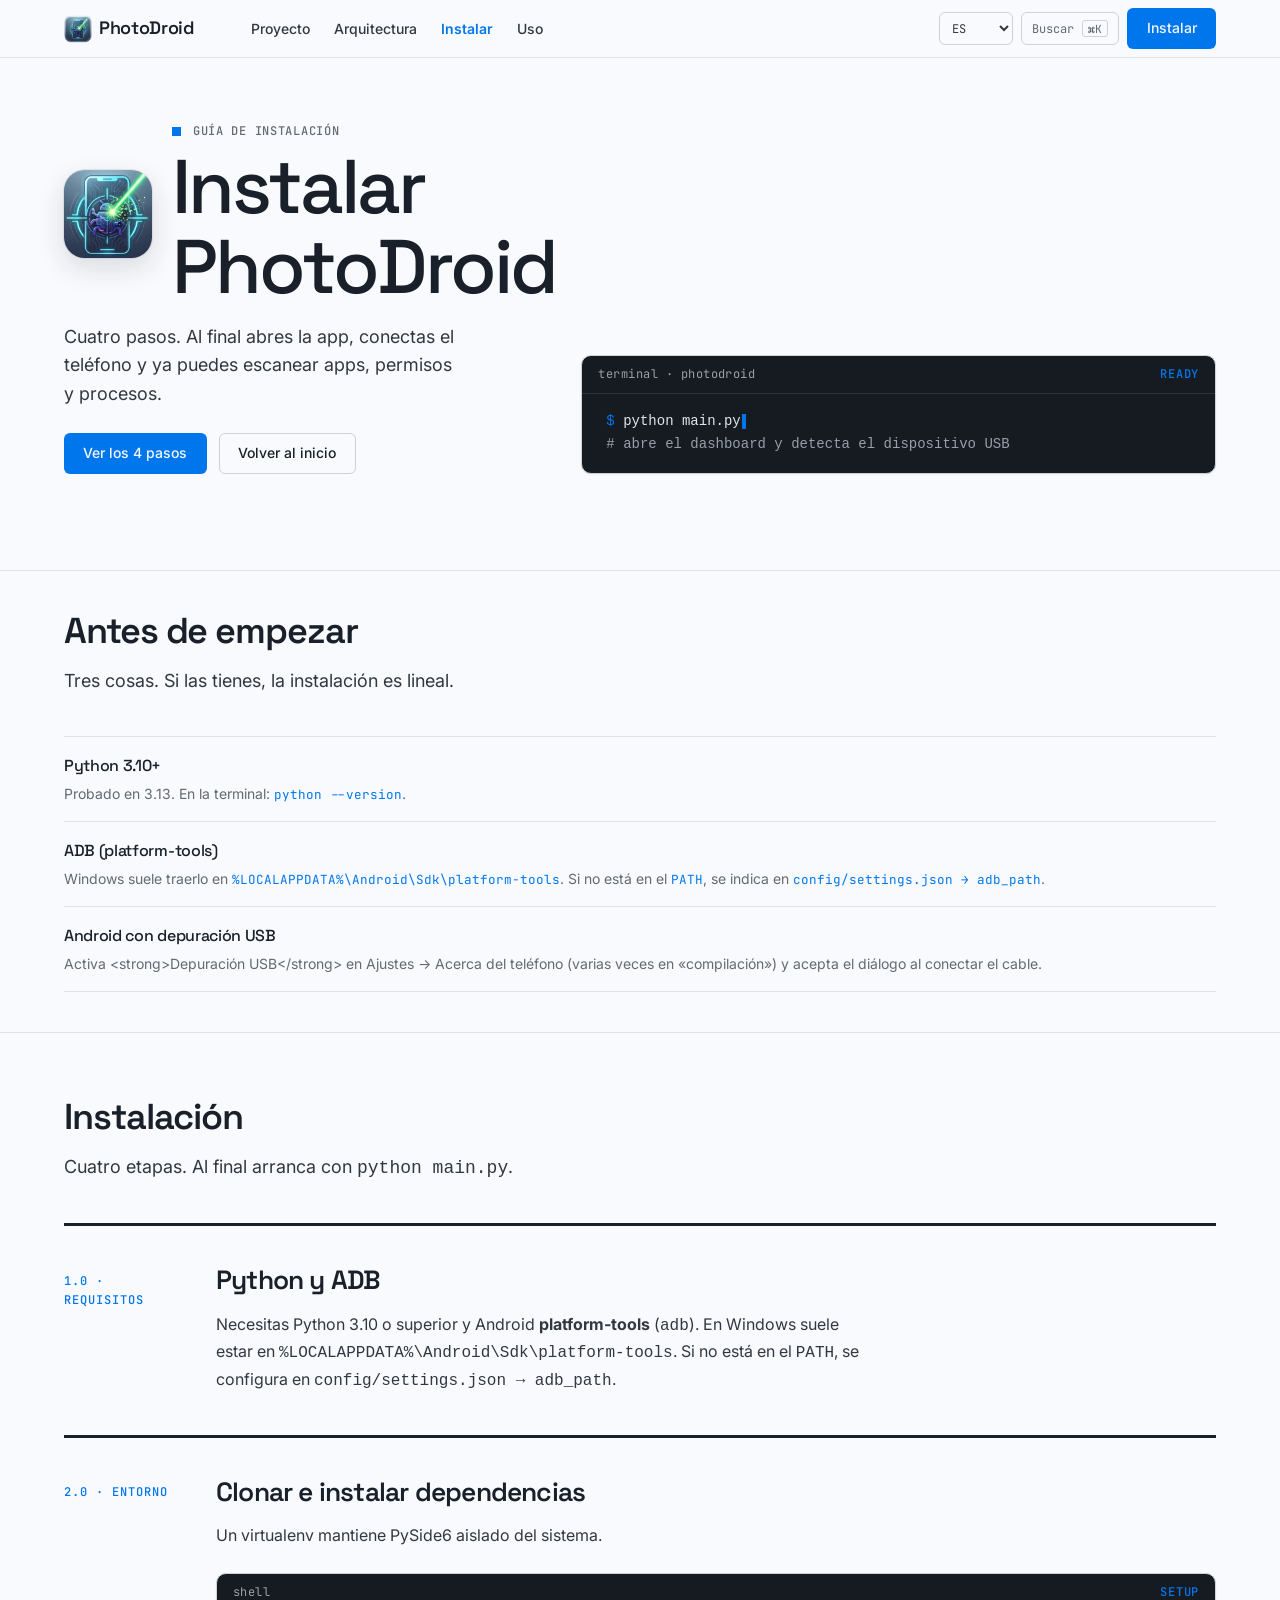
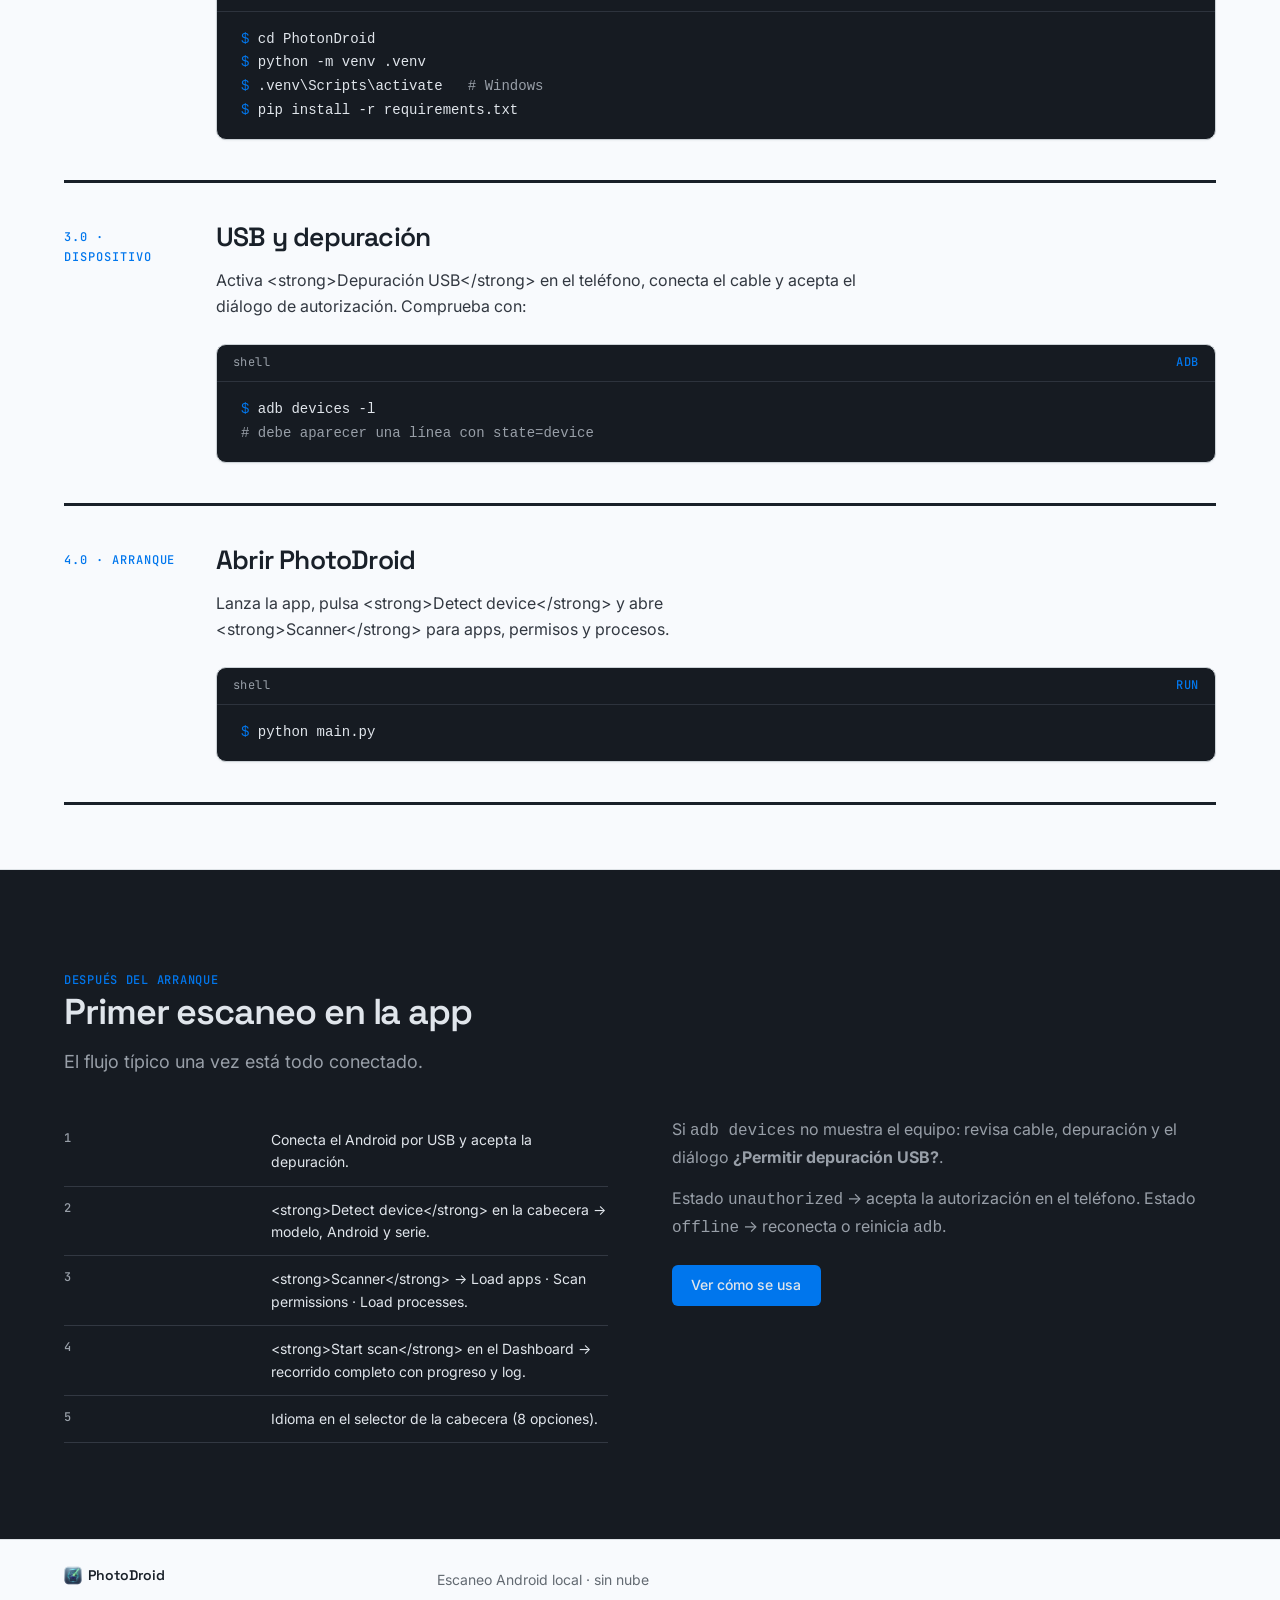
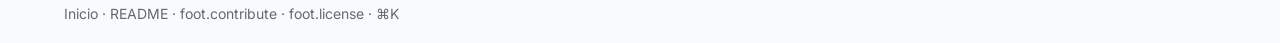
==== _www/install.html @ ed79bfca "propuestas" ====
<!DOCTYPE html>
<html lang="es">
<head>
  <meta charset="UTF-8" />
  <meta name="viewport" content="width=device-width, initial-scale=1.0" />
  <title>Instalar PhotoDroid — guía en 4 pasos</title>
  <meta name="description" content="Instala PhotoDroid en minutos: Python, ADB, depuración USB y primer escaneo del dispositivo Android." />
  <link rel="icon" type="image/png" href="../assets/PhotoDroid_300.png" />
  <meta property="og:type" content="website" />
  <meta property="og:title" content="Instalar PhotoDroid — guía en 4 pasos" />
  <meta property="og:description" content="Instala PhotoDroid en minutos: Python, ADB, depuración USB y primer escaneo del dispositivo Android." />
  <meta property="og:image" content="../assets/PhotoDroid_full_800.png" />
  <meta name="twitter:card" content="summary_large_image" />
  <meta name="twitter:image" content="../assets/PhotoDroid_full_800.png" />
  <link rel="preconnect" href="https://fonts.googleapis.com" />
  <link rel="preconnect" href="https://fonts.gstatic.com" crossorigin />
  <link href="https://fonts.googleapis.com/css2?family=Space+Grotesk:wght@400;500;600;700&family=Inter:wght@400;500;600&family=JetBrains+Mono:wght@400;500;600&display=swap" rel="stylesheet" />
  <link rel="stylesheet" href="css/styles.css" />
</head>
<body data-page="install">
  <a class="btn btn--ghost" href="#pasos" data-i18n="a11y.skipInstall" style="position:absolute;left:-9999px;top:auto" onfocus="this.style.left='1rem';this.style.top='1rem';this.style.zIndex='500';this.style.background='var(--color-paper)'" onblur="this.style.left='-9999px'">Saltar a los pasos</a>

  <header class="nav">
    <div class="container nav__inner">
      <a class="nav__brand" href="index.html">
        <img class="nav__logo" src="../assets/PhotoDroid_300.png" width="28" height="28" alt="" />
        PhotoDroid
      </a>
      <ul class="nav__links">
        <li><a href="index.html#proyecto" data-i18n="nav.project">Proyecto</a></li>
        <li><a href="index.html#arquitectura" data-i18n="nav.architecture">Arquitectura</a></li>
        <li><a href="install.html" aria-current="page" data-i18n="nav.install">Instalar</a></li>
        <li><a href="index.html#uso" data-i18n="nav.use">Uso</a></li>
      </ul>
      <div class="nav__actions">
        <label class="nav__lang" for="site-lang">
          <span class="visually-hidden" data-i18n="nav.lang">Idioma</span>
          <select id="site-lang" data-site-lang aria-label="Idioma">
            <option value="es">ES</option>
            <option value="en">EN</option>
            <option value="pt">PT</option>
            <option value="zh-CN">中文</option>
            <option value="ko">한국어</option>
            <option value="ja">日本語</option>
            <option value="de">DE</option>
            <option value="fr">FR</option>
          </select>
        </label>
        <button type="button" class="nav__cmdk" data-palette-open data-i18n-aria="a11y.search" aria-label="Abrir paleta de comandos">
          <span data-i18n="nav.search">Buscar</span> <kbd>⌘K</kbd>
        </button>
        <a class="btn btn--primary" href="#pasos" data-i18n="nav.installCta">Instalar</a>
        <button type="button" class="nav__menu" data-menu-toggle aria-expanded="false" aria-controls="nav-sheet" data-i18n-aria="a11y.menu" aria-label="Abrir menú">
          <svg width="18" height="18" viewBox="0 0 18 18" fill="none" aria-hidden="true">
            <path d="M3 5h12M3 9h12M3 13h12" stroke="currentColor" stroke-width="1.5" stroke-linecap="square"/>
          </svg>
        </button>
      </div>
    </div>
    <div class="container nav__sheet" id="nav-sheet" data-nav-sheet>
      <ul>
        <li><a href="index.html#proyecto" data-i18n="nav.project">Proyecto</a></li>
        <li><a href="index.html#arquitectura" data-i18n="nav.architecture">Arquitectura</a></li>
        <li><a href="install.html" data-i18n="nav.install">Instalar</a></li>
        <li><a href="index.html#uso" data-i18n="nav.use">Uso</a></li>
        <li><a href="index.html#roadmap" data-i18n="nav.roadmap">Roadmap</a></li>
        <li><a href="#" data-palette-open data-i18n="nav.searchSheet">Buscar (⌘K)</a></li>
      </ul>
      <label class="nav__lang nav__lang--sheet" for="site-lang-sheet">
        <span class="label" data-i18n="nav.lang">Idioma</span>
        <select id="site-lang-sheet" data-site-lang aria-label="Idioma">
          <option value="es">ES · Español</option>
          <option value="en">EN · English</option>
          <option value="pt">PT · Português</option>
          <option value="zh-CN">中文 · 简体</option>
          <option value="ko">한국어</option>
          <option value="ja">日本語</option>
          <option value="de">DE · Deutsch</option>
          <option value="fr">FR · Français</option>
        </select>
      </label>
    </div>
  </header>

  <main>
    <section class="hero">
      <div class="container hero__grid">
        <div class="reveal">
          <div class="hero__lockup">
            <img class="hero__mark" src="../assets/PhotoDroid_full_300.png" width="96" height="96" alt="" />
            <div class="hero__lockup-text">
              <div class="hero__eyebrow">
                <span class="hero__tick" aria-hidden="true"></span>
                <span class="label" data-i18n="installPage.eyebrow">Guía de instalación</span>
              </div>
              <h1 data-i18n="installPage.h1">Instalar PhotoDroid</h1>
            </div>
          </div>
          <p class="hero__lede" data-i18n="installPage.lede">
            Cuatro pasos. Al final abres la app, conectas el teléfono y ya puedes escanear apps, permisos y procesos.
          </p>
          <div class="hero__actions">
            <a class="btn btn--primary" href="#pasos" data-i18n="installPage.ctaSteps">Ver los 4 pasos</a>
            <a class="btn btn--ghost" href="index.html" data-i18n="installPage.ctaHome">Volver al inicio</a>
          </div>
        </div>

        <div class="code-card reveal" data-type-in="python main.py" data-i18n-aria="a11y.terminal" aria-label="Terminal de arranque">
          <div class="code-card__bar">
            <span>terminal · photodroid</span>
            <span class="code-card__status">ready</span>
          </div>
          <pre class="code-card__body"><span class="prompt">$</span> <span data-type-target></span><span class="caret" aria-hidden="true"></span>
<span class="cmt" data-i18n="installPage.terminalHint"># abre el dashboard y detecta el dispositivo USB</span></pre>
        </div>
      </div>
    </section>

    <section class="section section--tight" id="requisitos">
      <div class="container">
        <div class="section__head reveal">
          <h2 data-i18n="installPage.reqTitle">Antes de empezar</h2>
          <p data-i18n="installPage.reqLede">Tres cosas. Si las tienes, la instalación es lineal.</p>
        </div>
        <div class="reveal">
          <ul class="stack-list">
            <li>
              <strong data-i18n="installPage.req1t">Python 3.10+</strong>
              <span data-i18n-html="installPage.req1d">Probado en 3.13. En la terminal: <code>python --version</code>.</span>
            </li>
            <li>
              <strong data-i18n="installPage.req2t">ADB (platform-tools)</strong>
              <span data-i18n-html="installPage.req2d">Windows suele traerlo en <code>%LOCALAPPDATA%\\Android\\Sdk\\platform-tools</code>. Si no está en el <code>PATH</code>, se indica en <code>config/settings.json → adb_path</code>.</span>
            </li>
            <li>
              <strong data-i18n="installPage.req3t">Android con depuración USB</strong>
              <span data-i18n="installPage.req3d">Activa <strong>Depuración USB</strong> en Ajustes → Acerca del teléfono (varias veces en «compilación») y acepta el diálogo al conectar el cable.</span>
            </li>
          </ul>
        </div>
      </div>
    </section>

    <section class="section" id="pasos">
      <div class="container">
        <div class="section__head reveal">
          <h2 data-i18n="install.title">Instalación</h2>
          <p data-i18n-html="install.lede">
            Cuatro etapas. Al final arranca con <code style="font-family:var(--font-mono);color:var(--color-accent)">python main.py</code>.
          </p>
        </div>

        <ol class="steps">
          <li class="reveal">
            <span class="steps__stage" data-i18n="install.s1">1.0 · requisitos</span>
            <div class="steps__body">
              <h3 data-i18n="install.h1">Python y ADB</h3>
              <p data-i18n-html="install.p1">
                Necesitas Python 3.10 o superior y Android <strong>platform-tools</strong> (<code style="font-family:var(--font-mono);color:var(--color-accent)">adb</code>).
                En Windows suele estar en <code style="font-family:var(--font-mono);color:var(--color-accent)">%LOCALAPPDATA%\Android\Sdk\platform-tools</code>.
                Si no está en el <code style="font-family:var(--font-mono);color:var(--color-accent)">PATH</code>, se configura en <code style="font-family:var(--font-mono);color:var(--color-accent)">config/settings.json → adb_path</code>.
              </p>
            </div>
          </li>

          <li class="reveal">
            <span class="steps__stage" data-i18n="install.s2">2.0 · entorno</span>
            <div class="steps__body">
              <h3 data-i18n="install.h2">Clonar e instalar dependencias</h3>
              <p data-i18n="install.p2">Un virtualenv mantiene PySide6 aislado del sistema.</p>
              <div class="code-card">
                <div class="code-card__bar">
                  <span>shell</span>
                  <span class="code-card__status">setup</span>
                </div>
                <pre class="code-card__body"><span class="prompt">$</span> cd PhotonDroid
<span class="prompt">$</span> python -m venv .venv
<span class="prompt">$</span> .venv\Scripts\activate   <span class="cmt" data-i18n="install.c2"># Windows</span>
<span class="prompt">$</span> pip install -r requirements.txt</pre>
              </div>
            </div>
          </li>

          <li class="reveal">
            <span class="steps__stage" data-i18n="install.s3">3.0 · dispositivo</span>
            <div class="steps__body">
              <h3 data-i18n="install.h3">USB y depuración</h3>
              <p data-i18n="install.p3">
                Activa <strong>Depuración USB</strong> en el teléfono, conecta el cable
                y acepta el diálogo de autorización. Comprueba con:
              </p>
              <div class="code-card">
                <div class="code-card__bar">
                  <span>shell</span>
                  <span class="code-card__status">adb</span>
                </div>
                <pre class="code-card__body"><span class="prompt">$</span> adb devices -l
<span class="cmt" data-i18n="install.c3"># debe aparecer una línea con state=device</span></pre>
              </div>
            </div>
          </li>

          <li class="reveal">
            <span class="steps__stage" data-i18n="install.s4">4.0 · arranque</span>
            <div class="steps__body">
              <h3 data-i18n="install.h4">Abrir PhotoDroid</h3>
              <p data-i18n="install.p4">
                Lanza la app, pulsa <strong>Detect device</strong> y abre
                <strong>Scanner</strong> para apps, permisos y procesos.
              </p>
              <div class="code-card">
                <div class="code-card__bar">
                  <span>shell</span>
                  <span class="code-card__status">run</span>
                </div>
                <pre class="code-card__body"><span class="prompt">$</span> python main.py</pre>
              </div>
            </div>
          </li>
        </ol>
      </div>
    </section>

    <section class="section band" id="tras-arranque">
      <div class="container">
        <div class="section__head reveal">
          <span class="label" data-i18n="installPage.afterLabel">Después del arranque</span>
          <h2 data-i18n="installPage.afterTitle">Primer escaneo en la app</h2>
          <p data-i18n="installPage.afterLede">
            El flujo típico una vez está todo conectado.
          </p>
        </div>

        <div class="split">
          <div class="reveal">
            <table class="spec">
              <tbody>
                <tr>
                  <th scope="row">1</th>
                  <td data-i18n="installPage.a1">Conecta el Android por USB y acepta la depuración.</td>
                </tr>
                <tr>
                  <th scope="row">2</th>
                  <td data-i18n="installPage.a2"><strong>Detect device</strong> en la cabecera → modelo, Android y serie.</td>
                </tr>
                <tr>
                  <th scope="row">3</th>
                  <td data-i18n="installPage.a3"><strong>Scanner</strong> → Load apps · Scan permissions · Load processes.</td>
                </tr>
                <tr>
                  <th scope="row">4</th>
                  <td data-i18n="installPage.a4"><strong>Start scan</strong> en el Dashboard → recorrido completo con progreso y log.</td>
                </tr>
                <tr>
                  <th scope="row">5</th>
                  <td data-i18n="installPage.a5">Idioma en el selector de la cabecera (8 opciones).</td>
                </tr>
              </tbody>
            </table>
          </div>
          <div class="reveal">
            <p data-i18n-html="installPage.trouble1">
              Si <code>adb devices</code> no muestra el equipo: revisa cable, depuración y el diálogo <strong>¿Permitir depuración USB?</strong>.
            </p>
            <p data-i18n-html="installPage.trouble2">
              Estado <code>unauthorized</code> → acepta la autorización en el teléfono. Estado <code>offline</code> → reconecta o reinicia <code>adb</code>.
            </p>
            <p style="margin-top:var(--space-lg)">
              <a class="btn btn--on-dark" href="index.html#uso" data-i18n="installPage.ctaUse">Ver cómo se usa</a>
            </p>
          </div>
        </div>
      </div>
    </section>
  </main>

  <footer class="foot">
    <div class="container">
      <p class="foot__line">
        <span class="foot__brand">
          <img class="foot__logo" src="../assets/PhotoDroid_300.png" width="20" height="20" alt="" />
          PhotoDroid
        </span>
        <span data-i18n="foot.tagline">Escaneo Android local · sin nube</span>
        <span>
          <a href="index.html" data-i18n="installPage.footHome">Inicio</a>
          ·
          <a href="../README.md" data-i18n="foot.readme">README</a>
          ·
          <a href="../README.md" data-i18n="foot.contribute">Clonar / contribuir</a>
          ·
          <a href="../LICENSE" data-i18n="foot.license">Licencia MIT</a>
          ·
          <a href="#" data-palette-open>⌘K</a>
        </span>
      </p>
    </div>
  </footer>

  <div class="palette" data-palette hidden role="dialog" aria-modal="true" data-i18n-aria="a11y.palette" aria-label="Paleta de comandos">
    <div class="palette__panel">
      <input class="palette__input" type="text" data-palette-input data-i18n-placeholder="palette.placeholder" placeholder="Ir a una sección…" autocomplete="off" spellcheck="false" />
      <ul class="palette__list" data-palette-list></ul>
      <p class="palette__empty" data-palette-empty hidden data-i18n="palette.empty">Sin resultados.</p>
    </div>
  </div>

  <script src="js/i18n.js"></script>
  <script src="js/app.js"></script>
</body>
</html>
---- _www/css/styles.css ----
/* Hallmark · pre-emit critique: P5 H4 E5 S4 R5 V5
 * Hallmark · genre: modern-minimal · macrostructure: Narrative Workflow
 * theme: Cobalt · enrichment: code-as-hero (terminal) + graphite band
 * nav: Cobalt bordered + ⌘K (not N5 pill) · footer: Ft2
 * audience: developers · use: understand + install · tone: technical
 */

:root {
  --color-paper: oklch(98.5% 0.004 250);
  --color-paper-2: oklch(96.5% 0.006 250);
  --color-rule: oklch(91% 0.008 250);
  --color-rule-2: oklch(86% 0.01 250);
  --color-ink: oklch(24% 0.02 258);
  --color-ink-2: oklch(34% 0.018 257);
  --color-muted: oklch(52% 0.015 255);
  --color-accent: oklch(58% 0.2 256);
  --color-accent-ink: oklch(98% 0.01 250);
  --color-accent-soft: oklch(94% 0.04 256);
  --color-focus: oklch(58% 0.2 256);
  --color-graphite: oklch(22% 0.016 260);
  --color-graphite-2: oklch(26% 0.018 260);
  --color-on-graphite: oklch(92% 0.01 250);
  --color-on-graphite-muted: oklch(70% 0.015 252);

  --font-display: "Space Grotesk", system-ui, sans-serif;
  --font-body: "Inter", system-ui, sans-serif;
  --font-mono: "JetBrains Mono", ui-monospace, monospace;

  --text-xs: 0.75rem;
  --text-sm: 0.875rem;
  --text-base: 1rem;
  --text-md: 1.125rem;
  --text-lg: clamp(1.35rem, 1.2vw + 1rem, 1.65rem);
  --text-xl: clamp(1.75rem, 2vw + 1rem, 2.25rem);
  --text-display: clamp(2.5rem, 5vw + 0.75rem, 4.75rem);

  --space-3xs: 0.125rem;
  --space-2xs: 0.25rem;
  --space-xs: 0.5rem;
  --space-sm: 0.75rem;
  --space-md: 1rem;
  --space-lg: 1.5rem;
  --space-xl: 2.5rem;
  --space-2xl: 4rem;
  --space-3xl: 6rem;

  --radius-sm: 6px;
  --radius-md: 10px;

  --ease-out: cubic-bezier(0.16, 1, 0.3, 1);
  --dur-micro: 120ms;
  --dur-short: 220ms;
  --dur-long: 420ms;

  --z-base: 1;
  --z-raised: 10;
  --z-sticky: 200;
  --z-modal: 400;

  --measure: 65ch;
  --page-max: 72rem;
}

html,
body {
  overflow-x: clip;
}

body {
  margin: 0;
  background: var(--color-paper);
  color: var(--color-ink-2);
  font-family: var(--font-body);
  font-weight: 400;
  font-size: var(--text-base);
  line-height: 1.6;
  -webkit-font-smoothing: antialiased;
}

*,
*::before,
*::after {
  box-sizing: border-box;
}

img,
svg {
  max-width: 100%;
  display: block;
}

a {
  color: var(--color-ink);
  text-decoration-color: var(--color-rule-2);
  text-underline-offset: 0.18em;
  transition: color var(--dur-micro) var(--ease-out),
    text-decoration-color var(--dur-micro) var(--ease-out);
}

a:hover {
  color: var(--color-accent);
  text-decoration-color: var(--color-accent);
}

a:focus-visible,
button:focus-visible,
[tabindex]:focus-visible {
  outline: 2px solid var(--color-focus);
  outline-offset: 2px;
}

h1,
h2,
h3 {
  font-family: var(--font-display);
  font-weight: 600;
  color: var(--color-ink);
  letter-spacing: -0.03em;
  line-height: 1.12;
  margin: 0 0 var(--space-md);
  overflow-wrap: anywhere;
  min-width: 0;
  font-style: normal;
}

h1 {
  font-size: var(--text-display);
  font-weight: 500;
}

/* App-icon + wordmark lockup — mark scales with vw; h1 never wraps mid-word */
.hero__lockup {
  display: flex;
  align-items: center;
  gap: clamp(0.75rem, 2vw, 1.25rem);
  margin-bottom: var(--space-md);
  min-width: 0;
}

.hero__lockup-text {
  min-width: 0;
  flex: 1;
}

.hero__lockup .hero__eyebrow {
  margin-bottom: 0.35rem;
}

.hero__lockup h1 {
  margin: 0;
  overflow-wrap: normal;
  word-break: keep-all;
  line-height: 1.05;
  letter-spacing: -0.04em;
}

.hero__mark {
  width: clamp(3.25rem, 8vw, 5.5rem);
  height: clamp(3.25rem, 8vw, 5.5rem);
  border-radius: 23.5%;
  flex-shrink: 0;
  object-fit: cover;
  box-shadow:
    0 0 0 1px oklch(24% 0.02 258 / 0.08),
    0 10px 28px oklch(24% 0.02 258 / 0.14);
}

@media (max-width: 26rem) {
  .hero__lockup {
    align-items: flex-start;
  }

  .hero__mark {
    margin-top: 0.15rem;
  }
}

h2 {
  font-size: var(--text-xl);
}

h3 {
  font-size: var(--text-lg);
}

p {
  margin: 0 0 var(--space-md);
  max-width: var(--measure);
}

p:last-child {
  margin-bottom: 0;
}

.label {
  font-family: var(--font-mono);
  font-size: var(--text-xs);
  font-weight: 500;
  letter-spacing: 0.06em;
  text-transform: uppercase;
  color: var(--color-muted);
}

.container {
  width: min(100% - clamp(1rem, 4vw, 3rem) * 2, var(--page-max));
  margin-inline: auto;
}

/* ——— Reveal ——— */
.reveal {
  opacity: 0;
  transform: translateY(10px);
  transition: opacity 600ms var(--ease-out), transform 600ms var(--ease-out);
}

.reveal.is-in {
  opacity: 1;
  transform: none;
}

/* ——— Nav (Cobalt bordered + ⌘K) ——— */
.nav {
  position: sticky;
  top: 0;
  z-index: var(--z-sticky);
  background: oklch(98.5% 0.004 250 / 0.92);
  backdrop-filter: blur(8px);
  border-bottom: 1px solid var(--color-rule);
}

.nav__inner {
  display: flex;
  align-items: center;
  gap: var(--space-md);
  min-height: 3.25rem;
  padding-block: var(--space-xs);
}

.nav__brand {
  font-family: var(--font-display);
  font-weight: 600;
  font-size: var(--text-md);
  color: var(--color-ink);
  text-decoration: none;
  letter-spacing: -0.02em;
  white-space: nowrap;
  display: inline-flex;
  align-items: center;
  gap: 0.45rem;
}

.nav__logo {
  width: 1.75rem;
  height: 1.75rem;
  border-radius: 6px;
  flex-shrink: 0;
}

.nav__brand:hover {
  color: var(--color-accent);
  text-decoration: none;
}

.nav__brand span {
  color: var(--color-accent);
}

.nav__links {
  display: none;
  gap: var(--space-lg);
  list-style: none;
  margin: 0;
  padding: 0;
}

.nav__links a {
  font-size: var(--text-sm);
  font-weight: 500;
  color: var(--color-ink-2);
  text-decoration: none;
  white-space: nowrap;
}

.nav__links a:hover {
  color: var(--color-accent);
}

.nav__links a[aria-current="page"] {
  color: var(--color-accent);
  font-weight: 600;
}

.nav__actions {
  margin-left: auto;
  display: flex;
  align-items: center;
  gap: var(--space-xs);
}

.nav__cmdk {
  display: none;
  align-items: center;
  gap: var(--space-xs);
  font-family: var(--font-mono);
  font-size: var(--text-xs);
  color: var(--color-muted);
  background: transparent;
  border: 1px solid var(--color-rule-2);
  border-radius: var(--radius-sm);
  padding: 0.4rem 0.65rem;
  cursor: pointer;
  white-space: nowrap;
}

.nav__cmdk:hover {
  border-color: var(--color-accent);
  color: var(--color-accent);
}

.nav__cmdk kbd {
  font-family: inherit;
  font-size: 0.7rem;
  border: 1px solid var(--color-rule-2);
  border-radius: 3px;
  padding: 0.05rem 0.3rem;
}

.visually-hidden {
  position: absolute;
  width: 1px;
  height: 1px;
  padding: 0;
  margin: -1px;
  overflow: hidden;
  clip: rect(0, 0, 0, 0);
  white-space: nowrap;
  border: 0;
}

.nav__lang select {
  font-family: var(--font-mono);
  font-size: var(--text-xs);
  color: var(--color-ink-2);
  background: transparent;
  border: 1px solid var(--color-rule-2);
  border-radius: var(--radius-sm);
  padding: 0.4rem 0.5rem;
  cursor: pointer;
  line-height: 1.2;
}

.nav__lang select:hover {
  border-color: var(--color-accent);
  color: var(--color-accent);
}

.nav__lang--sheet {
  display: flex;
  align-items: center;
  justify-content: space-between;
  gap: var(--space-sm);
  margin-top: var(--space-sm);
  padding-top: var(--space-sm);
  border-top: 1px solid var(--color-rule);
}

.nav__lang--sheet .label {
  margin: 0;
}

.nav__menu {
  display: grid;
  place-items: center;
  width: 2.75rem;
  height: 2.75rem;
  border: 1px solid var(--color-rule-2);
  border-radius: var(--radius-sm);
  background: transparent;
  cursor: pointer;
  color: var(--color-ink);
}

.nav__menu[aria-expanded="true"] {
  border-color: var(--color-accent);
  color: var(--color-accent);
}

.nav__sheet {
  display: none;
  border-top: 1px solid var(--color-rule);
  padding: var(--space-sm) 0 var(--space-md);
}

.nav__sheet.is-open {
  display: block;
}

.nav__sheet ul {
  list-style: none;
  margin: 0;
  padding: 0;
  display: grid;
  gap: var(--space-2xs);
}

.nav__sheet a {
  display: block;
  padding: 0.7rem var(--space-xs);
  font-weight: 500;
  text-decoration: none;
  border-radius: var(--radius-sm);
  white-space: nowrap;
}

.nav__sheet a:hover {
  background: var(--color-accent-soft);
  color: var(--color-accent);
}

@media (min-width: 60rem) {
  .nav__links {
    display: flex;
    margin-left: var(--space-xl);
  }

  .nav__cmdk {
    display: inline-flex;
  }

  .nav__menu {
    display: none;
  }

  .nav__sheet,
  .nav__sheet.is-open {
    display: none;
  }
}

/* ——— Buttons ——— */
.btn {
  display: inline-flex;
  align-items: center;
  justify-content: center;
  gap: var(--space-xs);
  font-family: var(--font-body);
  font-size: var(--text-sm);
  font-weight: 500;
  line-height: 1.2;
  padding: 0.7rem 1.15rem;
  border-radius: var(--radius-sm);
  border: 1px solid transparent;
  text-decoration: none;
  cursor: pointer;
  white-space: nowrap;
  transition: transform var(--dur-micro) var(--ease-out),
    background-color var(--dur-micro) var(--ease-out),
    border-color var(--dur-micro) var(--ease-out),
    color var(--dur-micro) var(--ease-out);
}

.btn:active {
  transform: translateY(0);
}

.btn--primary {
  background: var(--color-accent);
  color: var(--color-accent-ink);
}

.btn--primary:hover {
  background: oklch(54% 0.2 256);
  color: var(--color-accent-ink);
  text-decoration: none;
  transform: translateY(-1px);
}

.btn--ghost {
  background: transparent;
  color: var(--color-ink);
  border-color: var(--color-rule-2);
}

.btn--ghost:hover {
  border-color: var(--color-accent);
  color: var(--color-accent);
  text-decoration: none;
  transform: translateY(-1px);
}

.btn--on-dark {
  background: var(--color-accent);
  color: var(--color-accent-ink);
}

.btn--on-dark:hover {
  background: oklch(62% 0.18 256);
  color: var(--color-accent-ink);
  text-decoration: none;
  transform: translateY(-1px);
}

/* ——— Hero ——— */
.hero {
  padding-block: var(--space-2xl) var(--space-3xl);
  border-bottom: 1px solid var(--color-rule);
}

.hero__grid {
  display: grid;
  gap: var(--space-xl);
  align-items: end;
}

.hero__eyebrow {
  display: flex;
  align-items: center;
  gap: var(--space-sm);
  margin-bottom: var(--space-md);
  flex-wrap: wrap;
}

.hero__tick {
  width: 0.55rem;
  height: 0.55rem;
  background: var(--color-accent);
  flex-shrink: 0;
}

.hero__lede {
  font-size: var(--text-md);
  color: var(--color-ink-2);
  max-width: 36ch;
  margin-bottom: var(--space-lg);
}

.hero__actions {
  display: flex;
  flex-wrap: wrap;
  gap: var(--space-sm);
}

@media (min-width: 60rem) {
  .hero__grid {
    grid-template-columns: minmax(0, 5fr) minmax(0, 7fr);
    gap: var(--space-2xl);
  }
}

/* ——— Code / terminal card (no fake window chrome — top rule + label) ——— */
.code-card {
  background: var(--color-graphite);
  border: 1px solid var(--color-rule-2);
  border-radius: var(--radius-md);
  box-shadow: 0 1px 2px oklch(24% 0.02 258 / 0.05);
  font-family: var(--font-mono);
  overflow: hidden;
  min-width: 0;
}

.code-card__bar {
  display: flex;
  align-items: center;
  justify-content: space-between;
  gap: var(--space-sm);
  padding: 0.55rem var(--space-md);
  border-bottom: 1px solid oklch(32% 0.02 258);
  color: var(--color-on-graphite-muted);
  font-size: var(--text-xs);
  letter-spacing: 0.04em;
}

.code-card__status {
  color: var(--color-accent);
  font-weight: 500;
  letter-spacing: 0.06em;
  text-transform: uppercase;
}

.code-card__body {
  margin: 0;
  padding: var(--space-md) var(--space-lg);
  color: var(--color-on-graphite);
  font-size: var(--text-sm);
  line-height: 1.7;
  overflow-x: auto;
  white-space: pre;
}

.code-card__body .prompt {
  color: var(--color-accent);
}

.code-card__body .cmt {
  color: var(--color-on-graphite-muted);
}

.code-card__body .str {
  color: oklch(88% 0.04 200);
}

.caret {
  display: inline-block;
  width: 0.55ch;
  height: 1.05em;
  background: var(--color-accent);
  vertical-align: text-bottom;
  margin-left: 1px;
}

@media (prefers-reduced-motion: reduce) {
  .caret {
    animation: none;
  }
}

.caret--blink {
  animation: blink 1s steps(2) infinite;
}

@keyframes blink {
  50% {
    opacity: 0;
  }
}

/* ——— Sections ——— */
.section {
  padding-block: var(--space-2xl);
  border-bottom: 1px solid var(--color-rule);
}

.section--tight {
  padding-block: var(--space-xl);
}

.section__head {
  margin-bottom: var(--space-xl);
  max-width: 40rem;
}

.section__head p {
  color: var(--color-ink-2);
  font-size: var(--text-md);
}

.split {
  display: grid;
  gap: var(--space-xl);
  align-items: start;
}

@media (min-width: 60rem) {
  .split {
    grid-template-columns: minmax(0, 1fr) minmax(0, 1fr);
    gap: var(--space-2xl);
  }

  .split--wide-right {
    grid-template-columns: minmax(0, 0.9fr) minmax(0, 1.1fr);
  }
}

/* Stack / features — asymmetric, not 3 equal tiles */
.stack-list {
  list-style: none;
  margin: 0;
  padding: 0;
  display: grid;
  gap: 0;
  border-top: 1px solid var(--color-rule);
}

.stack-list li {
  display: grid;
  gap: var(--space-2xs);
  padding: var(--space-md) 0;
  border-bottom: 1px solid var(--color-rule);
}

.stack-list strong {
  font-family: var(--font-display);
  font-weight: 500;
  color: var(--color-ink);
  letter-spacing: -0.02em;
}

.stack-list span {
  color: var(--color-muted);
  font-size: var(--text-sm);
}

.stack-list code {
  font-family: var(--font-mono);
  font-size: 0.9em;
  color: var(--color-accent);
}

/* Spec table */
.spec {
  width: 100%;
  border-collapse: collapse;
  font-size: var(--text-sm);
  font-variant-numeric: tabular-nums;
}

.spec th,
.spec td {
  text-align: left;
  padding: 0.75rem 0;
  border-bottom: 1px solid var(--color-rule);
  vertical-align: top;
}

.spec th {
  font-family: var(--font-mono);
  font-weight: 500;
  font-size: var(--text-xs);
  letter-spacing: 0.06em;
  text-transform: uppercase;
  color: var(--color-muted);
  width: 38%;
}

.spec td {
  color: var(--color-ink-2);
}

.spec code {
  font-family: var(--font-mono);
  font-size: 0.9em;
  color: var(--color-accent);
}

/* Architecture diagram (Tier-B hand SVG) */
.diagram {
  border: 1px solid var(--color-rule);
  border-radius: var(--radius-md);
  padding: var(--space-lg);
  background: var(--color-paper-2);
}

.diagram svg {
  width: 100%;
  height: auto;
}

.diagram figcaption {
  margin-top: var(--space-sm);
  font-family: var(--font-mono);
  font-size: var(--text-xs);
  color: var(--color-muted);
  letter-spacing: 0.04em;
}

/* Narrative workflow steps */
.steps {
  list-style: none;
  margin: 0;
  padding: 0;
  display: grid;
  gap: 0;
}

.steps > li {
  display: grid;
  gap: var(--space-sm);
  padding: var(--space-xl) 0;
  border-top: 3px solid var(--color-ink);
  position: relative;
}

.steps > li:last-child {
  border-bottom: 3px solid var(--color-ink);
}

.steps__stage {
  font-family: var(--font-mono);
  font-size: var(--text-xs);
  font-weight: 500;
  letter-spacing: 0.08em;
  text-transform: uppercase;
  color: var(--color-accent);
}

.steps h3 {
  margin-bottom: 0;
}

.steps p {
  margin: 0;
  color: var(--color-ink-2);
}

.steps__body {
  display: grid;
  gap: var(--space-md);
}

@media (min-width: 60rem) {
  .steps > li {
    grid-template-columns: 7rem minmax(0, 1fr);
    column-gap: var(--space-xl);
    align-items: start;
  }

  .steps__stage {
    padding-top: 0.35rem;
  }

  .steps__body {
    grid-column: 2;
  }
}

.steps .code-card {
  margin-top: var(--space-xs);
}

/* Graphite band — one dark beat */
.band {
  background: var(--color-graphite);
  color: var(--color-on-graphite);
  padding-block: var(--space-3xl);
  border-bottom: none;
}

.band h2 {
  color: var(--color-on-graphite);
}

.band p {
  color: var(--color-on-graphite-muted);
}

.band .label {
  color: var(--color-accent);
}

.band .spec th {
  color: var(--color-on-graphite-muted);
}

.band .spec td {
  color: var(--color-on-graphite);
}

.band .spec th,
.band .spec td {
  border-color: oklch(34% 0.02 258);
}

.band .spec code {
  color: var(--color-accent);
}

.band a {
  color: var(--color-on-graphite);
}

.band a:hover {
  color: var(--color-accent);
}

/* Roadmap */
.roadmap {
  display: grid;
  gap: 0;
  border-top: 1px solid var(--color-rule);
}

.roadmap__row {
  display: grid;
  gap: var(--space-2xs);
  padding: var(--space-md) 0;
  border-bottom: 1px solid var(--color-rule);
}

@media (min-width: 40rem) {
  .roadmap__row {
    grid-template-columns: 4rem 6rem minmax(0, 1fr);
    gap: var(--space-md);
    align-items: baseline;
  }
}

.roadmap__phase {
  font-family: var(--font-mono);
  font-size: var(--text-xs);
  letter-spacing: 0.06em;
  color: var(--color-accent);
}

.roadmap__status {
  font-family: var(--font-mono);
  font-size: var(--text-xs);
  letter-spacing: 0.04em;
  text-transform: uppercase;
  color: var(--color-muted);
}

.roadmap__status.is-done {
  color: var(--color-accent);
}

.roadmap__what {
  color: var(--color-ink-2);
  font-size: var(--text-sm);
}

/* Footer Ft2 */
.foot {
  padding-block: var(--space-lg);
  border-top: 1px solid var(--color-rule);
}

.foot__line {
  display: flex;
  flex-wrap: wrap;
  gap: var(--space-sm) var(--space-lg);
  align-items: baseline;
  justify-content: space-between;
  font-size: var(--text-sm);
  color: var(--color-muted);
  margin: 0;
}

.foot__line a {
  color: var(--color-muted);
  text-decoration: none;
  white-space: nowrap;
}

.foot__line a:hover {
  color: var(--color-accent);
}

.foot__brand {
  font-family: var(--font-display);
  font-weight: 600;
  color: var(--color-ink);
  display: inline-flex;
  align-items: center;
  gap: 0.35rem;
}

.foot__logo {
  width: 1.15rem;
  height: 1.15rem;
  border-radius: 4px;
}

.install__license {
  margin-top: var(--space-md);
  font-size: var(--text-sm);
  color: var(--color-muted);
}

/* ——— ⌘K palette ——— */
.palette[hidden] {
  display: none;
}

.palette {
  position: fixed;
  inset: 0;
  z-index: var(--z-modal);
  display: grid;
  place-items: start center;
  padding: 12vh var(--space-md) var(--space-md);
  background: oklch(24% 0.02 258 / 0.45);
}

.palette__panel {
  width: min(100%, 32rem);
  background: var(--color-paper);
  border: 1px solid var(--color-rule-2);
  border-radius: var(--radius-md);
  box-shadow: 0 12px 40px oklch(24% 0.02 258 / 0.18);
  overflow: hidden;
}

.palette__input {
  width: 100%;
  border: none;
  border-bottom: 1px solid var(--color-rule);
  padding: var(--space-md);
  font-family: var(--font-mono);
  font-size: var(--text-sm);
  background: transparent;
  color: var(--color-ink);
  outline: none;
}

.palette__input::placeholder {
  color: var(--color-muted);
}

.palette__list {
  list-style: none;
  margin: 0;
  padding: var(--space-xs);
  max-height: 16rem;
  overflow-y: auto;
}

.palette__list li button {
  width: 100%;
  text-align: left;
  border: none;
  background: transparent;
  padding: 0.65rem var(--space-sm);
  font-family: var(--font-body);
  font-size: var(--text-sm);
  color: var(--color-ink-2);
  border-radius: var(--radius-sm);
  cursor: pointer;
  display: flex;
  justify-content: space-between;
  gap: var(--space-sm);
  white-space: nowrap;
}

.palette__list li button:hover,
.palette__list li button.is-active {
  background: var(--color-accent-soft);
  color: var(--color-accent);
}

.palette__list .hint {
  font-family: var(--font-mono);
  font-size: var(--text-xs);
  color: var(--color-muted);
}

.palette__empty {
  padding: var(--space-md);
  font-size: var(--text-sm);
  color: var(--color-muted);
  margin: 0;
}

/* ——— Scan demo (sales / antivirus-style) ——— */
.scan {
  padding: var(--space-md) var(--space-lg) var(--space-lg);
  color: var(--color-on-graphite);
  font-family: var(--font-mono);
  font-size: var(--text-sm);
}

.scan__device {
  display: flex;
  align-items: center;
  gap: var(--space-sm);
  color: var(--color-on-graphite-muted);
  font-size: var(--text-xs);
  letter-spacing: 0.04em;
  margin-bottom: var(--space-sm);
}

.scan__dot {
  width: 0.5rem;
  height: 0.5rem;
  border-radius: 50%;
  background: oklch(70% 0.16 155);
  box-shadow: 0 0 0 3px oklch(70% 0.16 155 / 0.2);
  flex-shrink: 0;
}

.scan__progress {
  height: 6px;
  background: oklch(32% 0.02 258);
  border-radius: 999px;
  overflow: hidden;
  margin-bottom: var(--space-sm);
}

.scan__bar {
  height: 100%;
  width: 0%;
  background: linear-gradient(90deg, var(--color-accent), oklch(72% 0.16 155));
  border-radius: 999px;
  transition: width 0.35s var(--ease-out);
}

.scan__stage {
  margin: 0 0 var(--space-sm);
  color: var(--color-on-graphite);
  font-family: var(--font-body);
  font-size: var(--text-sm);
  line-height: 1.45;
}

.scan__log {
  list-style: none;
  margin: 0 0 var(--space-md);
  padding: 0;
  max-height: 7.5rem;
  overflow-y: auto;
  display: grid;
  gap: 0.2rem;
}

.scan__line {
  color: var(--color-on-graphite-muted);
  font-size: 0.72rem;
  line-height: 1.4;
}

.scan__line::before {
  content: "› ";
  color: var(--color-accent);
}

.scan__line.is-ok::before {
  color: oklch(70% 0.16 155);
}

.scan__findings {
  border-top: 1px solid oklch(34% 0.02 258);
  padding-top: var(--space-sm);
  margin-bottom: var(--space-sm);
}

.scan__findings[hidden] {
  display: none;
}

.scan__score {
  display: flex;
  align-items: baseline;
  gap: var(--space-sm);
  margin-bottom: var(--space-sm);
}

.scan__score-num {
  font-family: var(--font-display);
  font-size: 2rem;
  font-weight: 600;
  color: oklch(72% 0.16 55);
  line-height: 1;
}

.scan__score-label {
  font-size: var(--text-xs);
  color: var(--color-on-graphite-muted);
  text-transform: uppercase;
  letter-spacing: 0.06em;
}

.scan__alerts {
  list-style: none;
  margin: 0;
  padding: 0;
  display: grid;
  gap: 0.35rem;
}

.scan__alert {
  display: flex;
  align-items: flex-start;
  gap: var(--space-sm);
  font-family: var(--font-body);
  font-size: var(--text-xs);
  color: var(--color-on-graphite);
  line-height: 1.4;
}

.scan__alert-badge {
  font-family: var(--font-mono);
  font-size: 0.65rem;
  letter-spacing: 0.04em;
  text-transform: uppercase;
  padding: 0.1rem 0.35rem;
  border-radius: 3px;
  border: 1px solid currentColor;
  flex-shrink: 0;
}

.scan__alert.is-high .scan__alert-badge {
  color: oklch(72% 0.16 55);
}

.scan__alert.is-mid .scan__alert-badge {
  color: oklch(75% 0.14 85);
}

.scan__alert.is-ok .scan__alert-badge {
  color: oklch(70% 0.16 155);
}

.scan__actions {
  display: flex;
  flex-wrap: wrap;
  gap: var(--space-sm);
  margin-bottom: var(--space-sm);
}

.scan__actions .btn--ghost {
  color: var(--color-on-graphite);
  border-color: oklch(40% 0.02 258);
}

.scan__actions .btn--ghost:hover {
  border-color: var(--color-accent);
  color: var(--color-accent);
}

.scan__note {
  margin: 0;
  font-family: var(--font-body);
  font-size: 0.7rem;
  color: var(--color-on-graphite-muted);
  opacity: 0.85;
}

/* Threat cards */
.threats {
  display: grid;
  gap: var(--space-md);
  grid-template-columns: minmax(0, 1fr);
}

@media (min-width: 40rem) {
  .threats {
    grid-template-columns: repeat(2, minmax(0, 1fr));
  }
}

@media (min-width: 60rem) {
  .threats {
    grid-template-columns: repeat(3, minmax(0, 1fr));
  }
}

.threat {
  border: 1px solid var(--color-rule);
  border-radius: var(--radius-md);
  padding: var(--space-lg);
  background: var(--color-paper);
  min-width: 0;
  display: grid;
  gap: var(--space-xs);
  align-content: start;
}

.threat h3 {
  margin: 0;
  font-size: var(--text-lg);
}

.threat p {
  margin: 0;
  color: var(--color-muted);
  font-size: var(--text-sm);
  max-width: none;
}

.threat__level {
  font-family: var(--font-mono);
  font-size: 0.65rem;
  font-weight: 500;
  letter-spacing: 0.08em;
  text-transform: uppercase;
  width: fit-content;
  padding: 0.2rem 0.45rem;
  border-radius: 3px;
  border: 1px solid currentColor;
}

.threat__level--high {
  color: oklch(55% 0.18 35);
}

.threat__level--mid {
  color: oklch(55% 0.14 75);
}

.threat__level--low {
  color: var(--color-muted);
}

.threat__level--ok {
  color: oklch(50% 0.12 155);
}

/* Compact steps in band */
.steps--compact > li {
  padding-block: var(--space-lg);
  border-top-width: 2px;
}

.steps--compact > li:last-child {
  border-bottom-width: 2px;
}

/* Reduced motion */
@media (prefers-reduced-motion: reduce) {
  .reveal {
    opacity: 1;
    transform: none;
    transition: none;
  }

  .btn,
  a {
    transition: none;
  }

  .btn--primary:hover,
  .btn--ghost:hover,
  .btn--on-dark:hover {
    transform: none;
  }
}
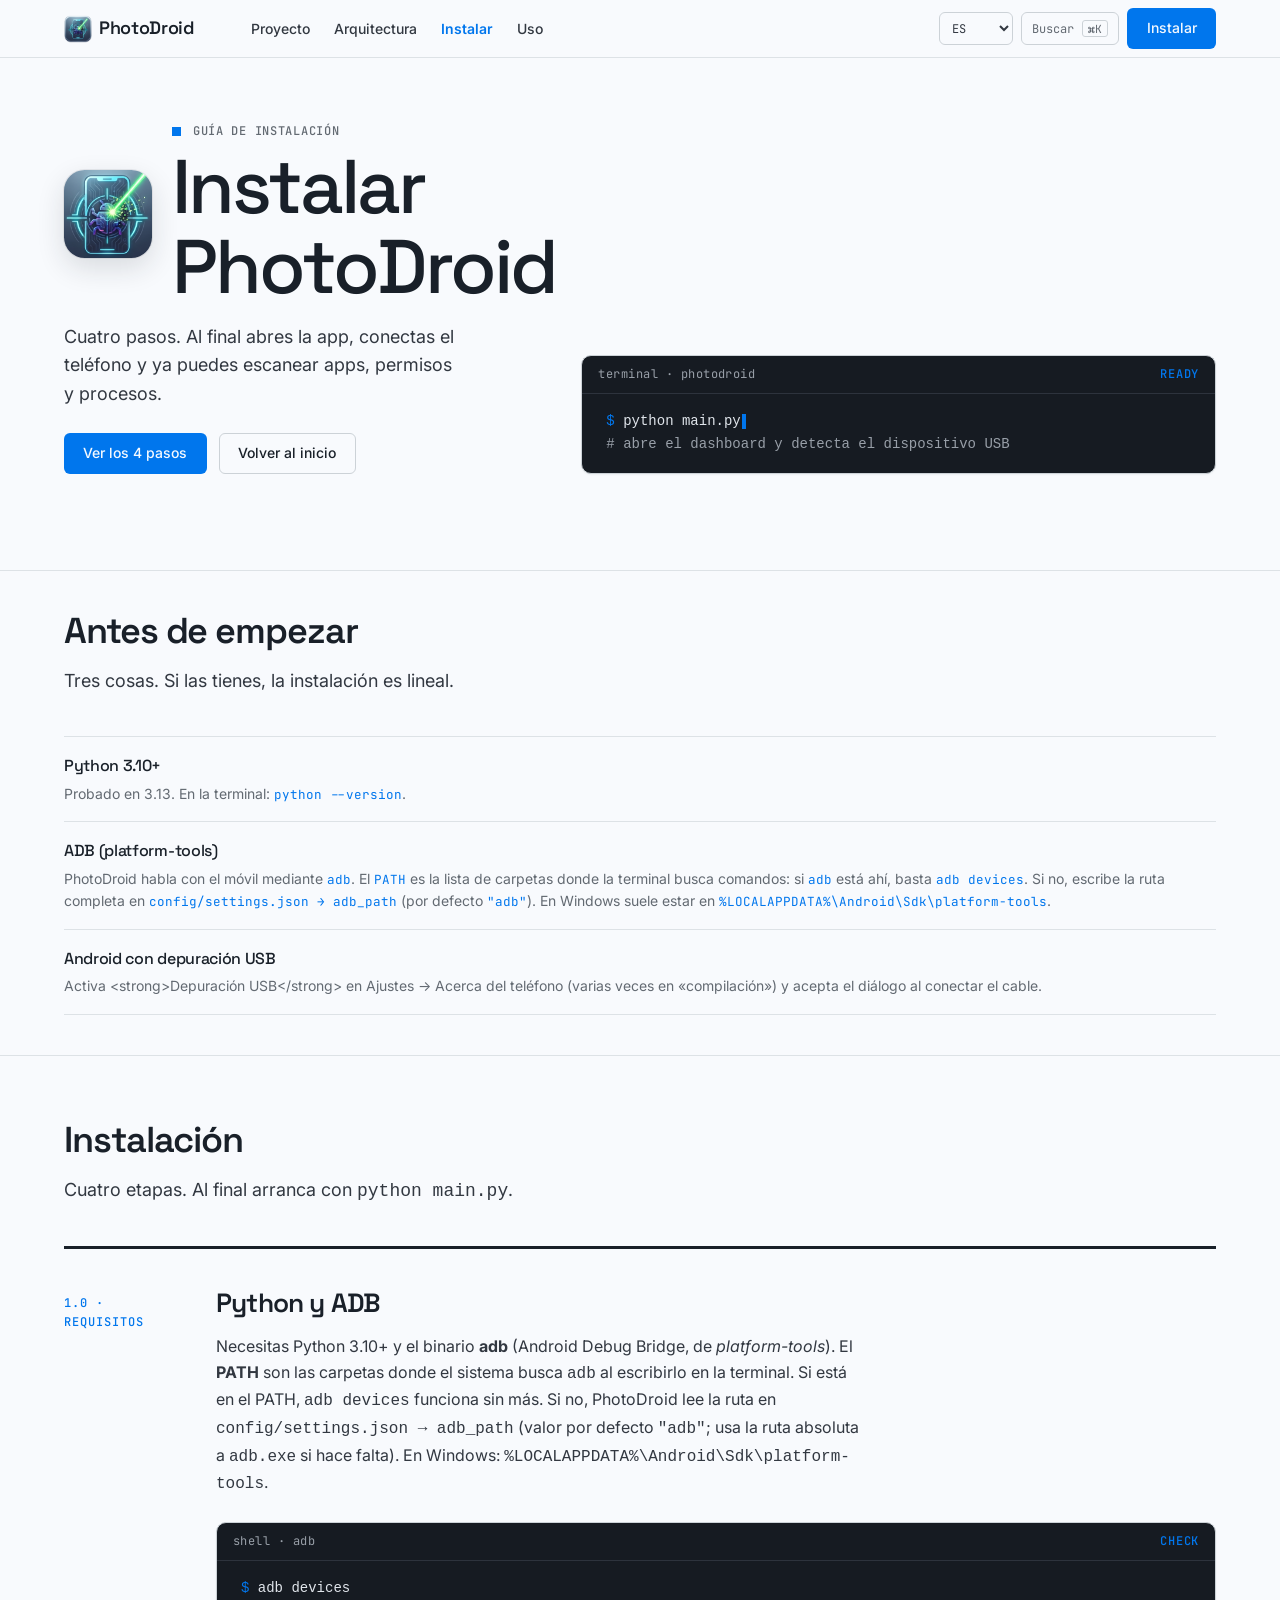
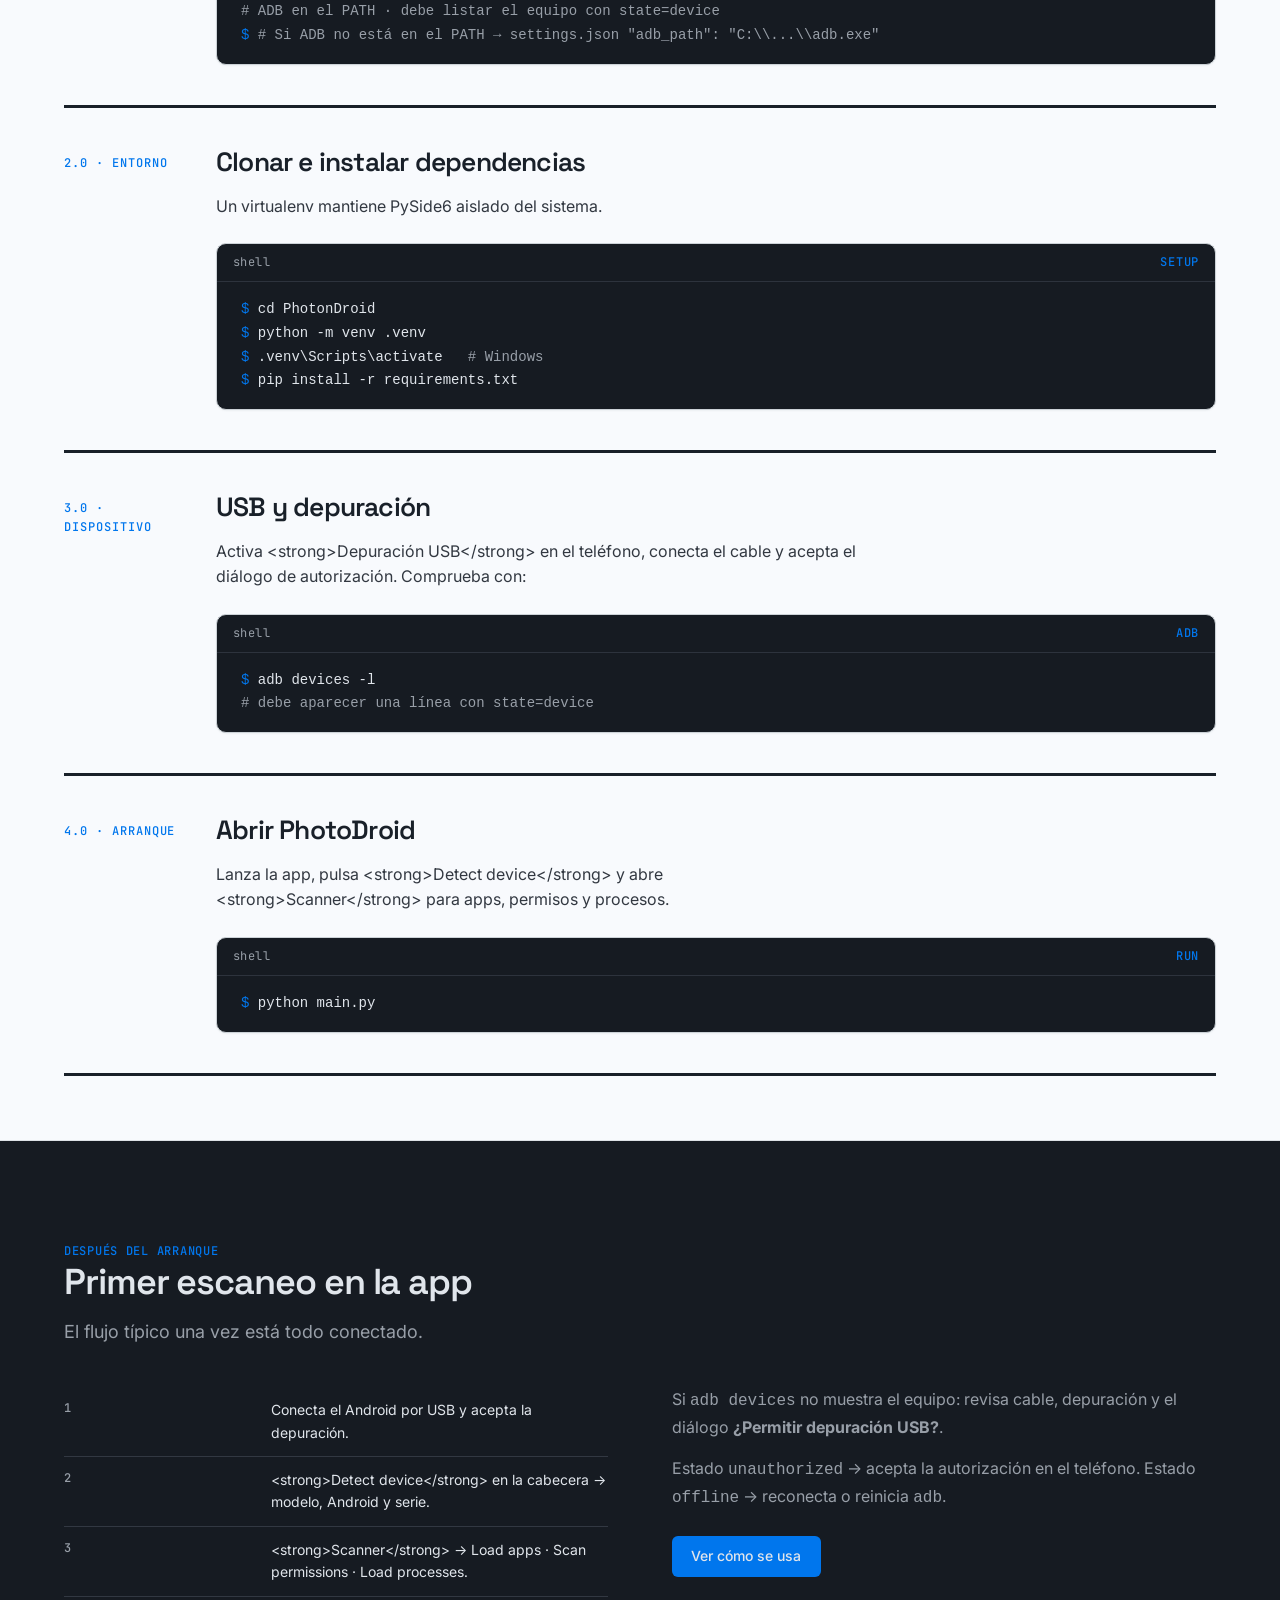
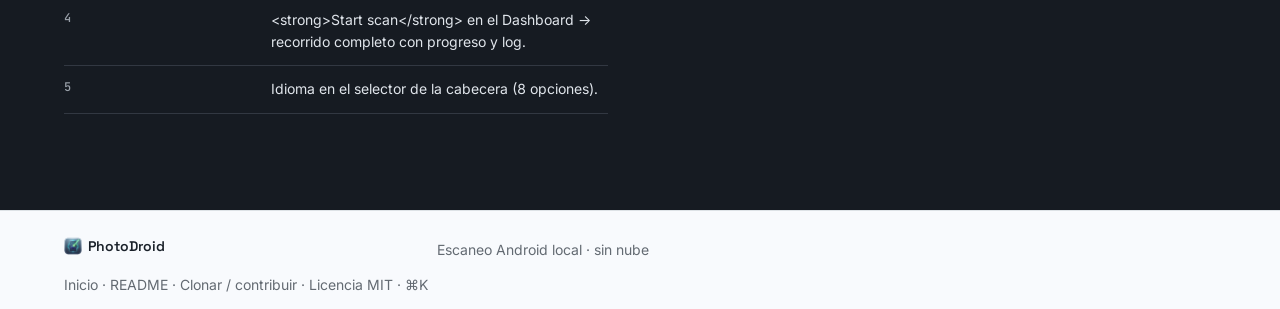
==== commit 72024d21: "update" ====
--- a/_www/install.html
+++ b/_www/install.html
@@ -156,10 +156,17 @@
             <div class="steps__body">
               <h3 data-i18n="install.h1">Python y ADB</h3>
               <p data-i18n-html="install.p1">
-                Necesitas Python 3.10 o superior y Android <strong>platform-tools</strong> (<code style="font-family:var(--font-mono);color:var(--color-accent)">adb</code>).
-                En Windows suele estar en <code style="font-family:var(--font-mono);color:var(--color-accent)">%LOCALAPPDATA%\Android\Sdk\platform-tools</code>.
-                Si no está en el <code style="font-family:var(--font-mono);color:var(--color-accent)">PATH</code>, se configura en <code style="font-family:var(--font-mono);color:var(--color-accent)">config/settings.json → adb_path</code>.
+                Necesitas Python 3.10+ y el binario <strong>adb</strong> (Android Debug Bridge, de <em>platform-tools</em>). El <strong>PATH</strong> son las carpetas donde el sistema busca <code>adb</code> al escribirlo en la terminal. Si está en el PATH, <code>adb devices</code> funciona sin más. Si no, PhotoDroid lee la ruta en <code>config/settings.json → adb_path</code> (valor por defecto <code>"adb"</code>; usa la ruta absoluta a <code>adb.exe</code> si hace falta). En Windows: <code>%LOCALAPPDATA%\Android\Sdk\platform-tools</code>.
               </p>
+              <div class="code-card">
+                <div class="code-card__bar">
+                  <span>shell · adb</span>
+                  <span class="code-card__status">check</span>
+                </div>
+                <pre class="code-card__body"><span class="prompt">$</span> adb devices
+<span class="cmt" data-i18n="install.c1"># ADB en el PATH · debe listar el equipo con state=device</span>
+<span class="prompt">$</span> <span class="cmt" data-i18n="install.c1b"># Si ADB no está en el PATH → settings.json "adb_path": "C:\\...\\adb.exe"</span></pre>
+              </div>
             </div>
           </li>
 
